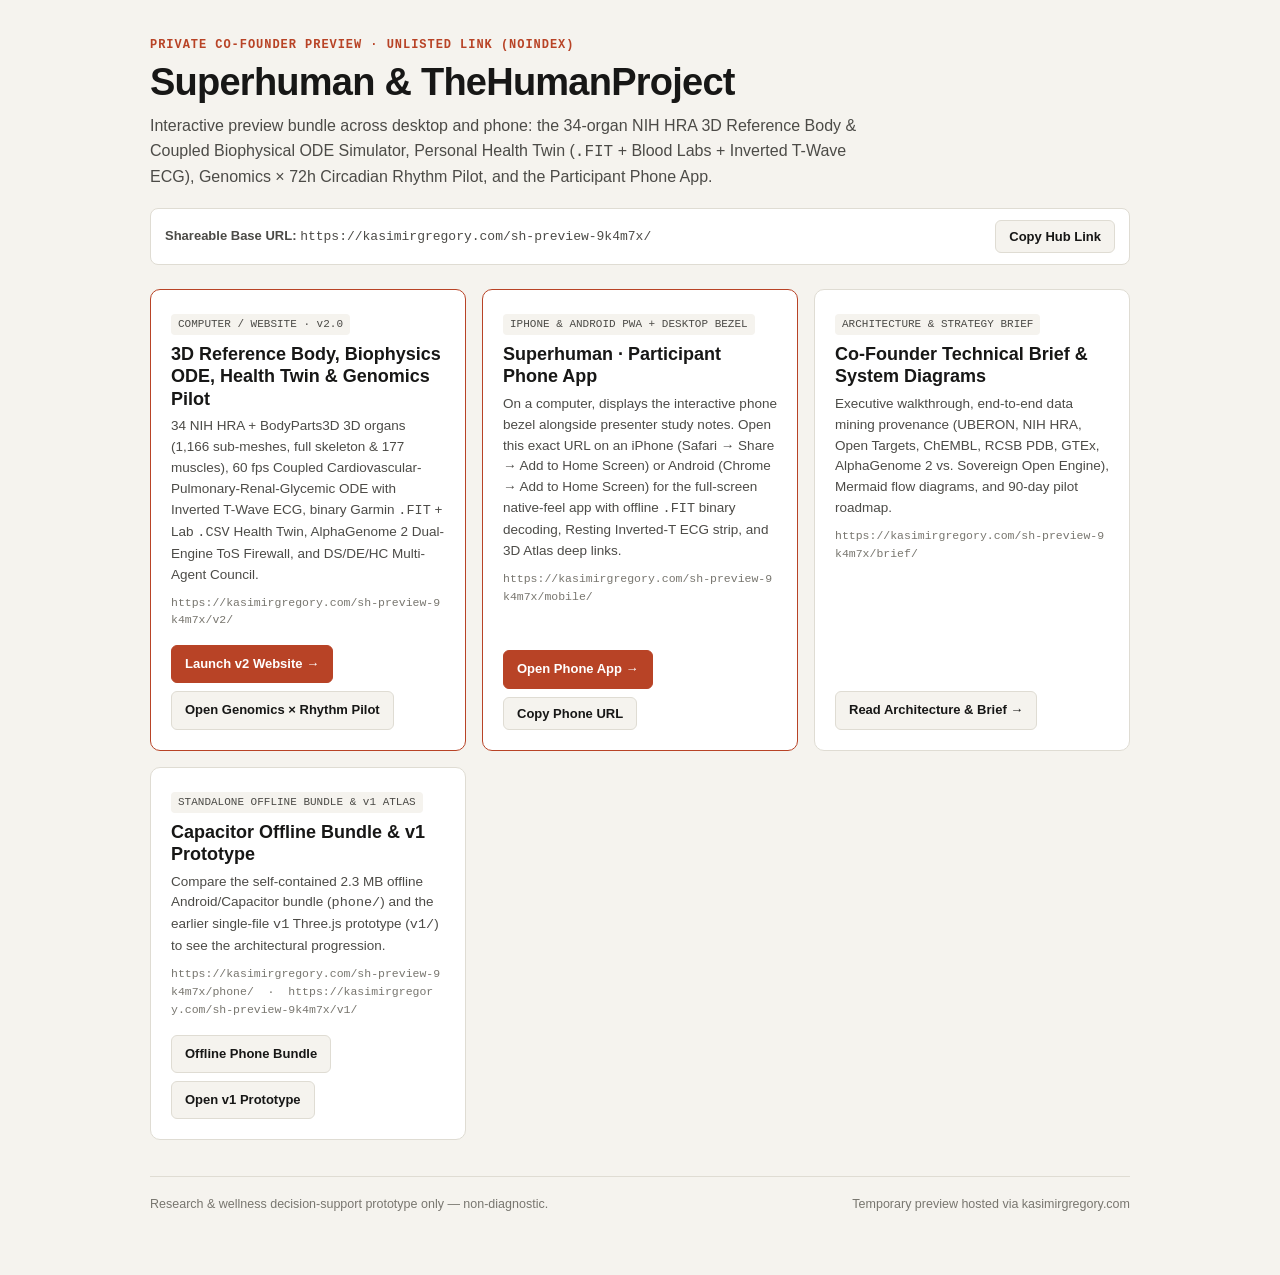
==== index.html @ d3d6d614 "Temporary co-founder preview bundle" ====
<!doctype html>
<html lang="en">
<head>
  <meta charset="utf-8" />
  <meta name="viewport" content="width=device-width, initial-scale=1" />
  <meta name="robots" content="noindex, nofollow, noarchive" />
  <title>Superhuman · TheHumanProject — Co-Founder Preview</title>
  <style>
    :root {
      --bg: #f5f3ee; --paper: #ffffff; --ink: #171716; --ink-2: #4c4b47; --ink-3: #78766f;
      --rule: #dfdcd3; --accent: #b84326; --ok: #1d7a52;
      --font: -apple-system, BlinkMacSystemFont, "Segoe UI", Inter, Roboto, sans-serif;
      --mono: ui-monospace, SFMono-Regular, Menlo, Consolas, monospace;
    }
    @media (prefers-color-scheme: dark) {
      :root {
        --bg: #111211; --paper: #191a19; --ink: #efede8; --ink-2: #b8b5ad; --ink-3: #85827a;
        --rule: #2c2e2c; --accent: #e06344; --ok: #38b27d;
      }
    }
    * { box-sizing: border-box; margin: 0; padding: 0; }
    body { font-family: var(--font); background: var(--bg); color: var(--ink); line-height: 1.55; padding: 36px 20px 64px; }
    .wrap { max-width: 980px; margin: 0 auto; }
    .eyebrow { font-family: var(--mono); font-size: 12px; text-transform: uppercase; letter-spacing: 0.08em; color: var(--accent); font-weight: 600; }
    h1 { font-size: clamp(26px, 4vw, 38px); letter-spacing: -0.02em; margin-top: 6px; line-height: 1.15; }
    .lead { color: var(--ink-2); font-size: 16px; max-width: 720px; margin-top: 10px; }
    .notice { margin-top: 18px; padding: 11px 14px; border-radius: 8px; border: 1px solid var(--rule); background: var(--paper); font-size: 13px; color: var(--ink-2); display: flex; justify-content: space-between; align-items: center; gap: 12px; flex-wrap: wrap; }
    .grid { display: grid; grid-template-columns: repeat(auto-fit, minmax(295px, 1fr)); gap: 16px; margin-top: 24px; }
    .card { background: var(--paper); border: 1px solid var(--rule); border-radius: 10px; padding: 20px; display: flex; flex-direction: column; justify-content: space-between; gap: 16px; }
    .card.featured { border-color: var(--accent); border-width: 1.5px; }
    .tag { display: inline-block; font-family: var(--mono); font-size: 11px; padding: 2px 7px; border-radius: 4px; background: var(--bg); color: var(--ink-2); margin-bottom: 8px; }
    .card h2 { font-size: 18px; line-height: 1.25; margin-bottom: 6px; }
    .card p { font-size: 13.5px; color: var(--ink-2); }
    .actions { display: flex; gap: 8px; flex-wrap: wrap; align-items: center; }
    a.btn, button.btn { display: inline-flex; align-items: center; gap: 6px; padding: 8px 13px; border-radius: 6px; font-size: 13px; font-weight: 600; text-decoration: none; cursor: pointer; border: 1px solid var(--rule); background: var(--bg); color: var(--ink); font-family: inherit; }
    a.btn.primary { background: var(--accent); color: #fff; border-color: var(--accent); }
    .url-line { font-family: var(--mono); font-size: 11.5px; color: var(--ink-3); word-break: break-all; margin-top: 8px; }
    footer { margin-top: 36px; padding-top: 18px; border-top: 1px solid var(--rule); font-size: 12.5px; color: var(--ink-3); display: flex; justify-content: space-between; flex-wrap: wrap; gap: 8px; }
  </style>
</head>
<body>
  <div class="wrap">
    <div class="eyebrow">Private Co-Founder Preview · Unlisted Link (noindex)</div>
    <h1>Superhuman &amp; TheHumanProject</h1>
    <p class="lead">Interactive preview bundle across desktop and phone: the 34-organ NIH HRA 3D Reference Body &amp; Coupled Biophysical ODE Simulator, Personal Health Twin (<code>.FIT</code> + Blood Labs + Inverted T-Wave ECG), Genomics &times; 72h Circadian Rhythm Pilot, and the Participant Phone App.</p>

    <div class="notice">
      <span><strong>Shareable Base URL:</strong> <code style="font-family:var(--mono)">https://kasimirgregory.com/sh-preview-9k4m7x/</code></span>
      <button type="button" class="btn" onclick="navigator.clipboard.writeText('https://kasimirgregory.com/sh-preview-9k4m7x/').then(()=>this.textContent='Copied Link!')">Copy Hub Link</button>
    </div>

    <div class="grid">
      <article class="card featured">
        <div>
          <span class="tag">COMPUTER / WEBSITE · v2.0</span>
          <h2>3D Reference Body, Biophysics ODE, Health Twin &amp; Genomics Pilot</h2>
          <p>34 NIH HRA + BodyParts3D 3D organs (1,166 sub-meshes, full skeleton &amp; 177 muscles), 60 fps Coupled Cardiovascular-Pulmonary-Renal-Glycemic ODE with Inverted T-Wave ECG, binary Garmin <code>.FIT</code> + Lab <code>.CSV</code> Health Twin, AlphaGenome 2 Dual-Engine ToS Firewall, and DS/DE/HC Multi-Agent Council.</p>
          <div class="url-line">https://kasimirgregory.com/sh-preview-9k4m7x/v2/</div>
        </div>
        <div class="actions">
          <a class="btn primary" href="v2/">Launch v2 Website &rarr;</a>
          <a class="btn" href="v2/?view=pilot">Open Genomics &times; Rhythm Pilot</a>
        </div>
      </article>

      <article class="card featured">
        <div>
          <span class="tag">IPHONE &amp; ANDROID PWA + DESKTOP BEZEL</span>
          <h2>Superhuman · Participant Phone App</h2>
          <p>On a computer, displays the interactive phone bezel alongside presenter study notes. Open this exact URL on an iPhone (Safari &rarr; Share &rarr; Add to Home Screen) or Android (Chrome &rarr; Add to Home Screen) for the full-screen native-feel app with offline <code>.FIT</code> binary decoding, Resting Inverted-T ECG strip, and 3D Atlas deep links.</p>
          <div class="url-line">https://kasimirgregory.com/sh-preview-9k4m7x/mobile/</div>
        </div>
        <div class="actions">
          <a class="btn primary" href="mobile/">Open Phone App &rarr;</a>
          <button type="button" class="btn" onclick="navigator.clipboard.writeText('https://kasimirgregory.com/sh-preview-9k4m7x/mobile/').then(()=>this.textContent='Copied Phone Link!')">Copy Phone URL</button>
        </div>
      </article>

      <article class="card">
        <div>
          <span class="tag">ARCHITECTURE &amp; STRATEGY BRIEF</span>
          <h2>Co-Founder Technical Brief &amp; System Diagrams</h2>
          <p>Executive walkthrough, end-to-end data mining provenance (UBERON, NIH HRA, Open Targets, ChEMBL, RCSB PDB, GTEx, AlphaGenome 2 vs. Sovereign Open Engine), Mermaid flow diagrams, and 90-day pilot roadmap.</p>
          <div class="url-line">https://kasimirgregory.com/sh-preview-9k4m7x/brief/</div>
        </div>
        <div class="actions">
          <a class="btn" href="brief/">Read Architecture &amp; Brief &rarr;</a>
        </div>
      </article>

      <article class="card">
        <div>
          <span class="tag">STANDALONE OFFLINE BUNDLE &amp; v1 ATLAS</span>
          <h2>Capacitor Offline Bundle &amp; v1 Prototype</h2>
          <p>Compare the self-contained 2.3 MB offline Android/Capacitor bundle (<code>phone/</code>) and the earlier single-file <code>v1</code> Three.js prototype (<code>v1/</code>) to see the architectural progression.</p>
          <div class="url-line">https://kasimirgregory.com/sh-preview-9k4m7x/phone/ &nbsp;·&nbsp; https://kasimirgregory.com/sh-preview-9k4m7x/v1/</div>
        </div>
        <div class="actions">
          <a class="btn" href="phone/">Offline Phone Bundle</a>
          <a class="btn" href="v1/">Open v1 Prototype</a>
        </div>
      </article>
    </div>

    <footer>
      <span>Research &amp; wellness decision-support prototype only — non-diagnostic.</span>
      <span>Temporary preview hosted via kasimirgregory.com</span>
    </footer>
  </div>
</body>
</html>
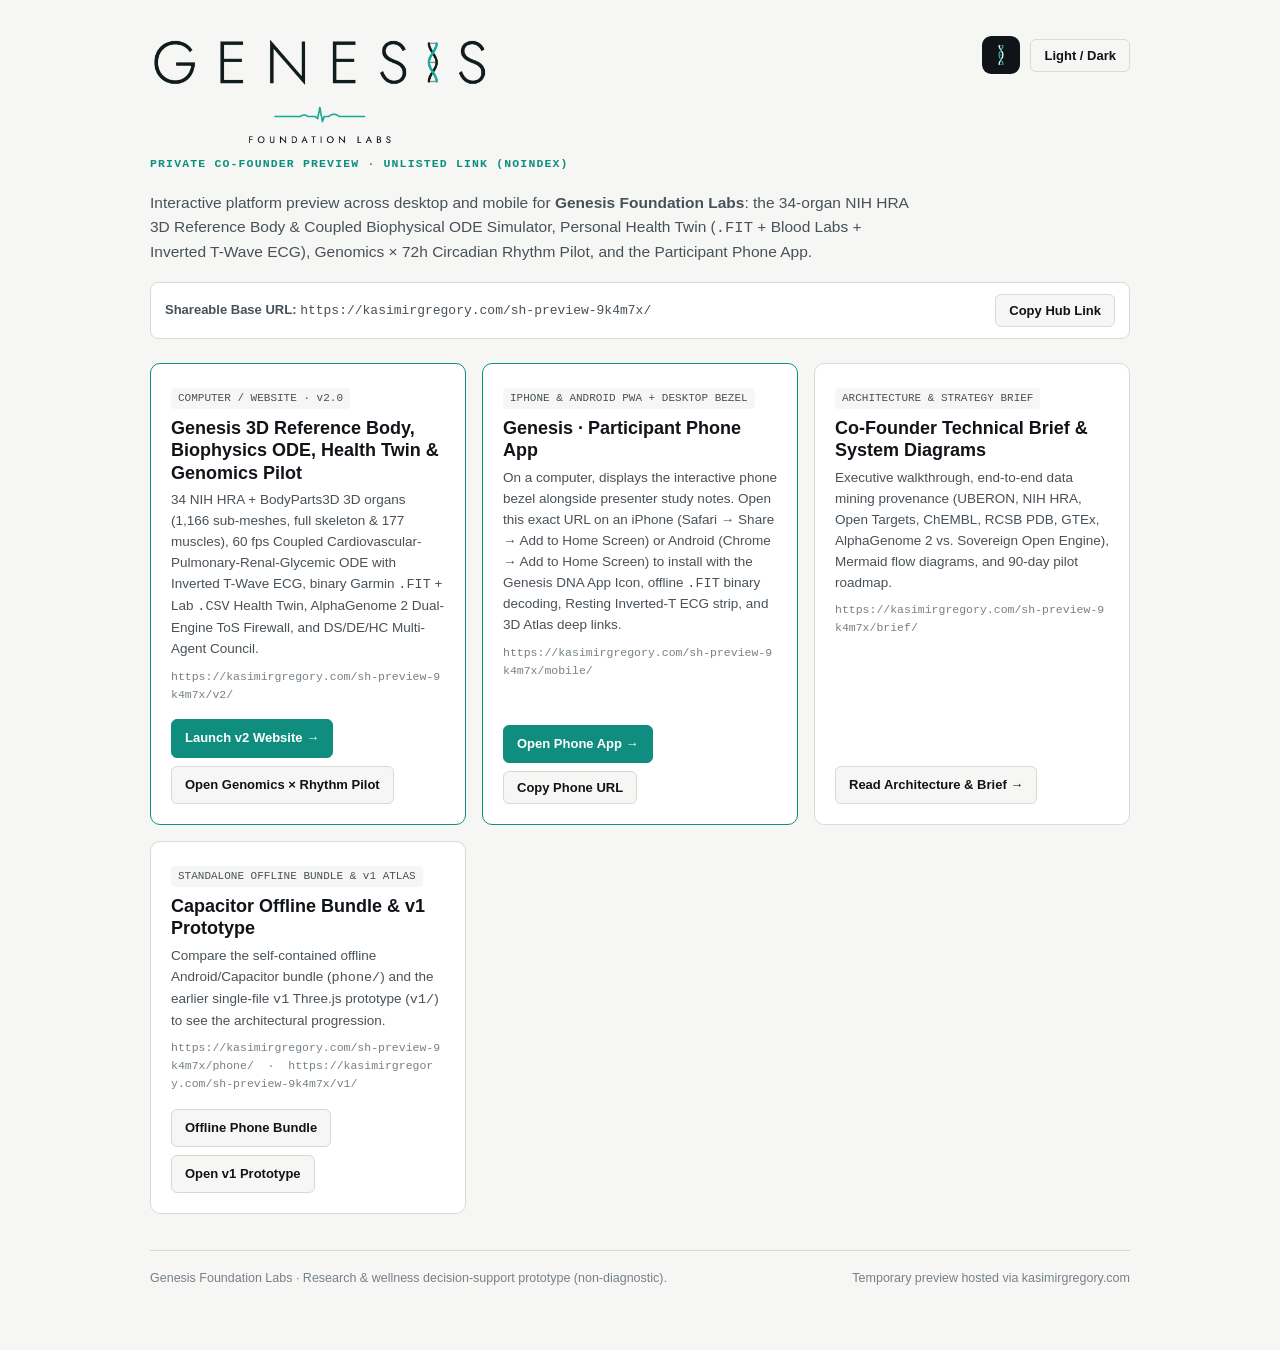
==== commit 97cef984: "Rebrand website subset to Genesis Foundation Labs with official logos, reversed lockups, and app ico" ====
--- a/index.html
+++ b/index.html
@@ -4,26 +4,48 @@
   <meta charset="utf-8" />
   <meta name="viewport" content="width=device-width, initial-scale=1" />
   <meta name="robots" content="noindex, nofollow, noarchive" />
-  <title>Superhuman · TheHumanProject — Co-Founder Preview</title>
+  <meta name="theme-color" content="#f6f7f5" />
+  <link rel="icon" href="brand/favicon.ico" sizes="any" />
+  <link rel="icon" type="image/png" sizes="32x32" href="brand/favicon-32.png" />
+  <link rel="apple-touch-icon" href="brand/apple-touch-icon.png" />
+  <title>Genesis Foundation Labs — Co-Founder Platform Preview</title>
+  <script>
+    try { const t = localStorage.getItem('gfl-hub-theme'); if (t) document.documentElement.dataset.theme = t; } catch (_) {}
+  </script>
   <style>
     :root {
-      --bg: #f5f3ee; --paper: #ffffff; --ink: #171716; --ink-2: #4c4b47; --ink-3: #78766f;
-      --rule: #dfdcd3; --accent: #b84326; --ok: #1d7a52;
-      --font: -apple-system, BlinkMacSystemFont, "Segoe UI", Inter, Roboto, sans-serif;
+      color-scheme: light;
+      --bg: #f6f7f5; --paper: #ffffff; --ink: #101418; --ink-2: #485158; --ink-3: #768087;
+      --rule: #d5dbd7; --accent: #0f8e80; --accent-bright: #18a999; --ok: #1b8364;
+      --font: "Geist", -apple-system, BlinkMacSystemFont, "Segoe UI", Inter, Roboto, sans-serif;
       --mono: ui-monospace, SFMono-Regular, Menlo, Consolas, monospace;
     }
     @media (prefers-color-scheme: dark) {
-      :root {
-        --bg: #111211; --paper: #191a19; --ink: #efede8; --ink-2: #b8b5ad; --ink-3: #85827a;
-        --rule: #2c2e2c; --accent: #e06344; --ok: #38b27d;
+      :root:not([data-theme="light"]) {
+        color-scheme: dark;
+        --bg: #101418; --paper: #171d22; --ink: #eef2f1; --ink-2: #a5b0b6; --ink-3: #737f87;
+        --rule: #252e35; --accent: #18a999; --accent-bright: #22c1af; --ok: #46c399;
       }
     }
+    :root[data-theme="dark"] {
+      color-scheme: dark;
+      --bg: #101418; --paper: #171d22; --ink: #eef2f1; --ink-2: #a5b0b6; --ink-3: #737f87;
+      --rule: #252e35; --accent: #18a999; --accent-bright: #22c1af; --ok: #46c399;
+    }
     * { box-sizing: border-box; margin: 0; padding: 0; }
-    body { font-family: var(--font); background: var(--bg); color: var(--ink); line-height: 1.55; padding: 36px 20px 64px; }
+    body { font-family: var(--font); background: var(--bg); color: var(--ink); line-height: 1.55; padding: 36px 20px 64px; -webkit-font-smoothing: antialiased; }
     .wrap { max-width: 980px; margin: 0 auto; }
-    .eyebrow { font-family: var(--mono); font-size: 12px; text-transform: uppercase; letter-spacing: 0.08em; color: var(--accent); font-weight: 600; }
-    h1 { font-size: clamp(26px, 4vw, 38px); letter-spacing: -0.02em; margin-top: 6px; line-height: 1.15; }
-    .lead { color: var(--ink-2); font-size: 16px; max-width: 720px; margin-top: 10px; }
+    .hero-top { display: flex; justify-content: space-between; align-items: flex-start; gap: 16px; flex-wrap: wrap; margin-bottom: 18px; }
+    .logo-light { display: block; width: min(340px, 78vw); height: auto; }
+    .logo-dark { display: none; width: min(340px, 78vw); height: auto; }
+    @media (prefers-color-scheme: dark) {
+      :root:not([data-theme="light"]) .logo-light { display: none; }
+      :root:not([data-theme="light"]) .logo-dark { display: block; }
+    }
+    :root[data-theme="dark"] .logo-light { display: none; }
+    :root[data-theme="dark"] .logo-dark { display: block; }
+    .eyebrow { font-family: var(--mono); font-size: 11.5px; text-transform: uppercase; letter-spacing: 0.1em; color: var(--accent); font-weight: 600; margin-top: 8px; }
+    .lead { color: var(--ink-2); font-size: 15.5px; max-width: 760px; margin-top: 10px; }
     .notice { margin-top: 18px; padding: 11px 14px; border-radius: 8px; border: 1px solid var(--rule); background: var(--paper); font-size: 13px; color: var(--ink-2); display: flex; justify-content: space-between; align-items: center; gap: 12px; flex-wrap: wrap; }
     .grid { display: grid; grid-template-columns: repeat(auto-fit, minmax(295px, 1fr)); gap: 16px; margin-top: 24px; }
     .card { background: var(--paper); border: 1px solid var(--rule); border-radius: 10px; padding: 20px; display: flex; flex-direction: column; justify-content: space-between; gap: 16px; }
@@ -34,15 +56,29 @@
     .actions { display: flex; gap: 8px; flex-wrap: wrap; align-items: center; }
     a.btn, button.btn { display: inline-flex; align-items: center; gap: 6px; padding: 8px 13px; border-radius: 6px; font-size: 13px; font-weight: 600; text-decoration: none; cursor: pointer; border: 1px solid var(--rule); background: var(--bg); color: var(--ink); font-family: inherit; }
     a.btn.primary { background: var(--accent); color: #fff; border-color: var(--accent); }
+    :root[data-theme="dark"] a.btn.primary { color: #061816; }
+    @media (prefers-color-scheme: dark) {
+      :root:not([data-theme="light"]) a.btn.primary { color: #061816; }
+    }
     .url-line { font-family: var(--mono); font-size: 11.5px; color: var(--ink-3); word-break: break-all; margin-top: 8px; }
-    footer { margin-top: 36px; padding-top: 18px; border-top: 1px solid var(--rule); font-size: 12.5px; color: var(--ink-3); display: flex; justify-content: space-between; flex-wrap: wrap; gap: 8px; }
+    footer { margin-top: 36px; padding-top: 18px; border-top: 1px solid var(--rule); font-size: 12.5px; color: var(--ink-3); display: flex; justify-content: space-between; flex-wrap: wrap; gap: 8px; align-items: center; }
   </style>
 </head>
 <body>
   <div class="wrap">
-    <div class="eyebrow">Private Co-Founder Preview · Unlisted Link (noindex)</div>
-    <h1>Superhuman &amp; TheHumanProject</h1>
-    <p class="lead">Interactive preview bundle across desktop and phone: the 34-organ NIH HRA 3D Reference Body &amp; Coupled Biophysical ODE Simulator, Personal Health Twin (<code>.FIT</code> + Blood Labs + Inverted T-Wave ECG), Genomics &times; 72h Circadian Rhythm Pilot, and the Participant Phone App.</p>
+    <div class="hero-top">
+      <div>
+        <img class="logo-light" src="brand/logo-full-light.png" alt="Genesis Foundation Labs" />
+        <img class="logo-dark" src="brand/logo-full-dark.png" alt="Genesis Foundation Labs" />
+        <div class="eyebrow">Private Co-Founder Preview · Unlisted Link (noindex)</div>
+      </div>
+      <div style="display:flex;align-items:center;gap:10px">
+        <img src="brand/app-icon-64.png" width="38" height="38" alt="Genesis App Icon" style="border-radius:9px;box-shadow:0 0 0 1px rgba(255,255,255,0.14)" />
+        <button type="button" class="btn" onclick="(function(){const r=document.documentElement;const d=r.dataset.theme?r.dataset.theme==='dark':matchMedia('(prefers-color-scheme: dark)').matches;r.dataset.theme=d?'light':'dark';try{localStorage.setItem('gfl-hub-theme',r.dataset.theme);}catch(_){}})()">Light / Dark</button>
+      </div>
+    </div>
+
+    <p class="lead">Interactive platform preview across desktop and mobile for <strong>Genesis Foundation Labs</strong>: the 34-organ NIH HRA 3D Reference Body &amp; Coupled Biophysical ODE Simulator, Personal Health Twin (<code>.FIT</code> + Blood Labs + Inverted T-Wave ECG), Genomics &times; 72h Circadian Rhythm Pilot, and the Participant Phone App.</p>
 
     <div class="notice">
       <span><strong>Shareable Base URL:</strong> <code style="font-family:var(--mono)">https://kasimirgregory.com/sh-preview-9k4m7x/</code></span>
@@ -53,7 +89,7 @@
       <article class="card featured">
         <div>
           <span class="tag">COMPUTER / WEBSITE · v2.0</span>
-          <h2>3D Reference Body, Biophysics ODE, Health Twin &amp; Genomics Pilot</h2>
+          <h2>Genesis 3D Reference Body, Biophysics ODE, Health Twin &amp; Genomics Pilot</h2>
           <p>34 NIH HRA + BodyParts3D 3D organs (1,166 sub-meshes, full skeleton &amp; 177 muscles), 60 fps Coupled Cardiovascular-Pulmonary-Renal-Glycemic ODE with Inverted T-Wave ECG, binary Garmin <code>.FIT</code> + Lab <code>.CSV</code> Health Twin, AlphaGenome 2 Dual-Engine ToS Firewall, and DS/DE/HC Multi-Agent Council.</p>
           <div class="url-line">https://kasimirgregory.com/sh-preview-9k4m7x/v2/</div>
         </div>
@@ -66,8 +102,8 @@
       <article class="card featured">
         <div>
           <span class="tag">IPHONE &amp; ANDROID PWA + DESKTOP BEZEL</span>
-          <h2>Superhuman · Participant Phone App</h2>
-          <p>On a computer, displays the interactive phone bezel alongside presenter study notes. Open this exact URL on an iPhone (Safari &rarr; Share &rarr; Add to Home Screen) or Android (Chrome &rarr; Add to Home Screen) for the full-screen native-feel app with offline <code>.FIT</code> binary decoding, Resting Inverted-T ECG strip, and 3D Atlas deep links.</p>
+          <h2>Genesis · Participant Phone App</h2>
+          <p>On a computer, displays the interactive phone bezel alongside presenter study notes. Open this exact URL on an iPhone (Safari &rarr; Share &rarr; Add to Home Screen) or Android (Chrome &rarr; Add to Home Screen) to install with the Genesis DNA App Icon, offline <code>.FIT</code> binary decoding, Resting Inverted-T ECG strip, and 3D Atlas deep links.</p>
           <div class="url-line">https://kasimirgregory.com/sh-preview-9k4m7x/mobile/</div>
         </div>
         <div class="actions">
@@ -92,7 +128,7 @@
         <div>
           <span class="tag">STANDALONE OFFLINE BUNDLE &amp; v1 ATLAS</span>
           <h2>Capacitor Offline Bundle &amp; v1 Prototype</h2>
-          <p>Compare the self-contained 2.3 MB offline Android/Capacitor bundle (<code>phone/</code>) and the earlier single-file <code>v1</code> Three.js prototype (<code>v1/</code>) to see the architectural progression.</p>
+          <p>Compare the self-contained offline Android/Capacitor bundle (<code>phone/</code>) and the earlier single-file <code>v1</code> Three.js prototype (<code>v1/</code>) to see the architectural progression.</p>
           <div class="url-line">https://kasimirgregory.com/sh-preview-9k4m7x/phone/ &nbsp;·&nbsp; https://kasimirgregory.com/sh-preview-9k4m7x/v1/</div>
         </div>
         <div class="actions">
@@ -103,7 +139,7 @@
     </div>
 
     <footer>
-      <span>Research &amp; wellness decision-support prototype only — non-diagnostic.</span>
+      <span>Genesis Foundation Labs · Research &amp; wellness decision-support prototype (non-diagnostic).</span>
       <span>Temporary preview hosted via kasimirgregory.com</span>
     </footer>
   </div>
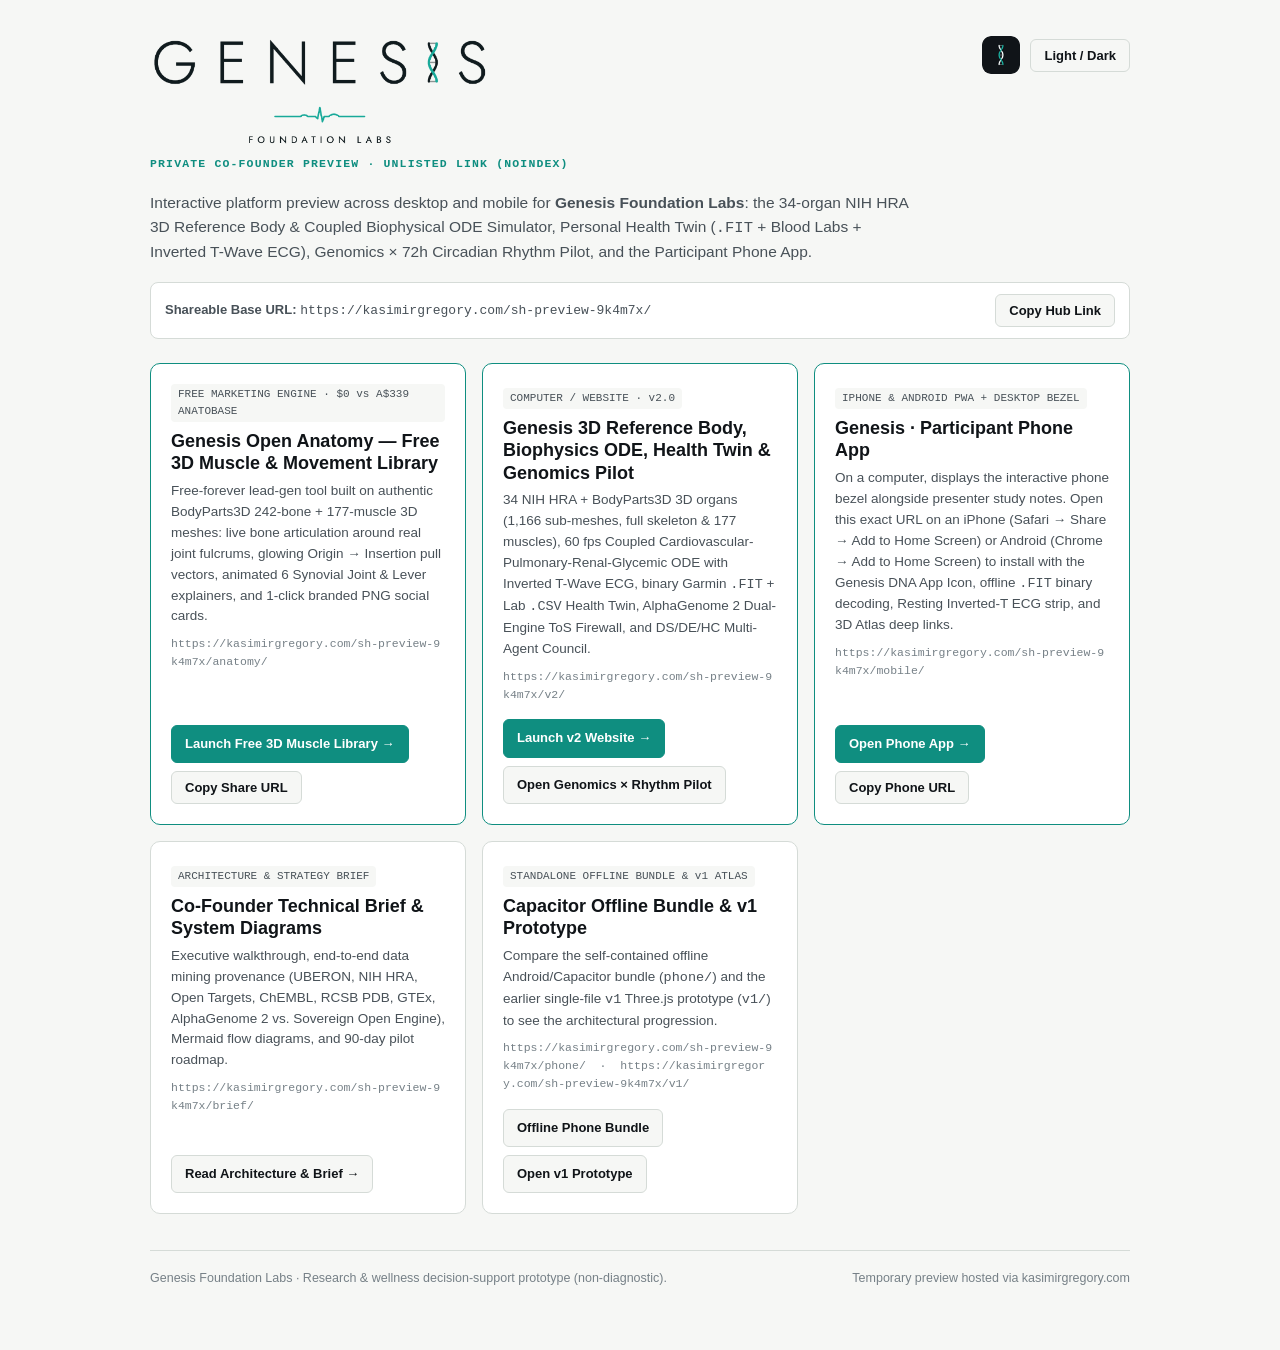
==== commit ca1a7c46: "Add Genesis Open Anatomy — Free Interactive 3D Muscle & Movement Library" ====
--- a/index.html
+++ b/index.html
@@ -88,6 +88,19 @@
     <div class="grid">
       <article class="card featured">
         <div>
+          <span class="tag">FREE MARKETING ENGINE · $0 vs A$339 ANATOBASE</span>
+          <h2>Genesis Open Anatomy — Free 3D Muscle &amp; Movement Library</h2>
+          <p>Free-forever lead-gen tool built on authentic BodyParts3D 242-bone + 177-muscle 3D meshes: live bone articulation around real joint fulcrums, glowing Origin &rarr; Insertion pull vectors, animated 6 Synovial Joint &amp; Lever explainers, and 1-click branded PNG social cards.</p>
+          <div class="url-line">https://kasimirgregory.com/sh-preview-9k4m7x/anatomy/</div>
+        </div>
+        <div class="actions">
+          <a class="btn primary" href="v2/anatomy/">Launch Free 3D Muscle Library &rarr;</a>
+          <button type="button" class="btn" onclick="navigator.clipboard.writeText('https://kasimirgregory.com/sh-preview-9k4m7x/anatomy/').then(()=>this.textContent='Copied Anatomy Link!')">Copy Share URL</button>
+        </div>
+      </article>
+
+      <article class="card featured">
+        <div>
           <span class="tag">COMPUTER / WEBSITE · v2.0</span>
           <h2>Genesis 3D Reference Body, Biophysics ODE, Health Twin &amp; Genomics Pilot</h2>
           <p>34 NIH HRA + BodyParts3D 3D organs (1,166 sub-meshes, full skeleton &amp; 177 muscles), 60 fps Coupled Cardiovascular-Pulmonary-Renal-Glycemic ODE with Inverted T-Wave ECG, binary Garmin <code>.FIT</code> + Lab <code>.CSV</code> Health Twin, AlphaGenome 2 Dual-Engine ToS Firewall, and DS/DE/HC Multi-Agent Council.</p>
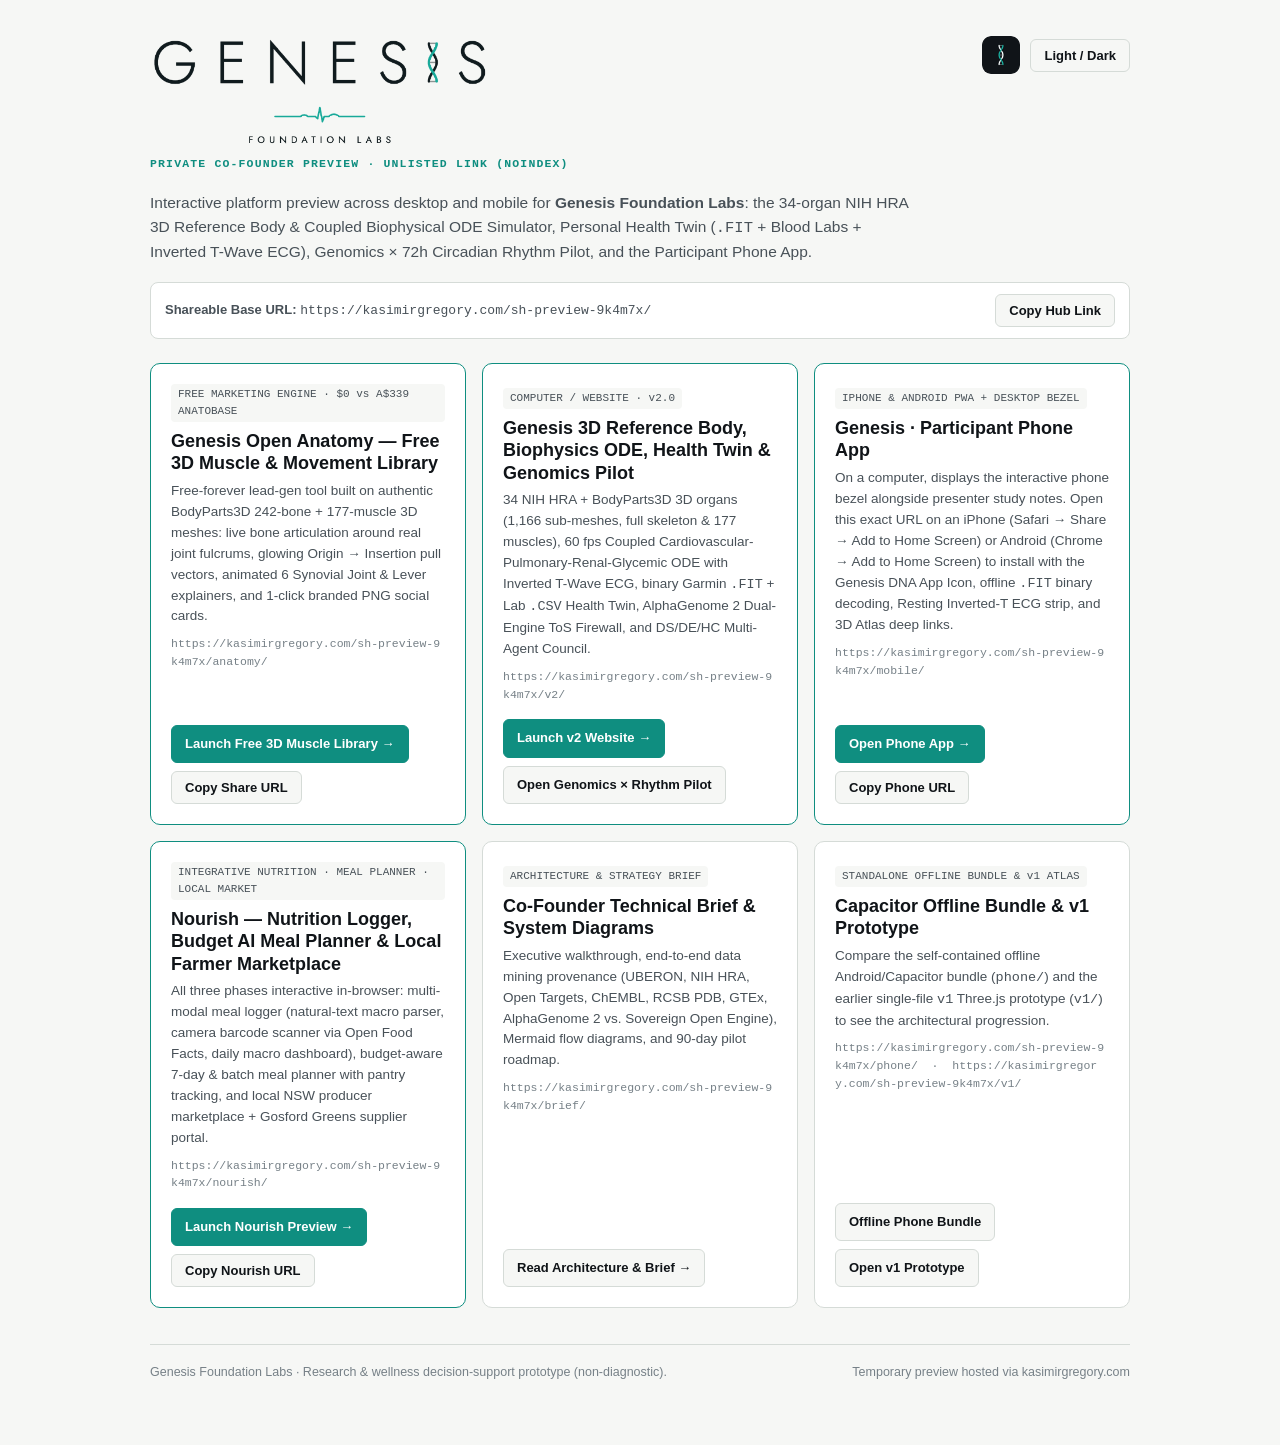
==== commit 7c6b9220: "Add Nourish interactive test preview (Phases 1-3 nutrition logger, budget meal planner, local market" ====
--- a/index.html
+++ b/index.html
@@ -125,6 +125,19 @@
         </div>
       </article>
 
+      <article class="card featured">
+        <div>
+          <span class="tag">INTEGRATIVE NUTRITION · MEAL PLANNER · LOCAL MARKET</span>
+          <h2>Nourish — Nutrition Logger, Budget AI Meal Planner &amp; Local Farmer Marketplace</h2>
+          <p>All three phases interactive in-browser: multi-modal meal logger (natural-text macro parser, camera barcode scanner via Open Food Facts, daily macro dashboard), budget-aware 7-day &amp; batch meal planner with pantry tracking, and local NSW producer marketplace + Gosford Greens supplier portal.</p>
+          <div class="url-line">https://kasimirgregory.com/sh-preview-9k4m7x/nourish/</div>
+        </div>
+        <div class="actions">
+          <a class="btn primary" href="nourish/">Launch Nourish Preview &rarr;</a>
+          <button type="button" class="btn" onclick="navigator.clipboard.writeText('https://kasimirgregory.com/sh-preview-9k4m7x/nourish/').then(()=>this.textContent='Copied Nourish Link!')">Copy Nourish URL</button>
+        </div>
+      </article>
+
       <article class="card">
         <div>
           <span class="tag">ARCHITECTURE &amp; STRATEGY BRIEF</span>
